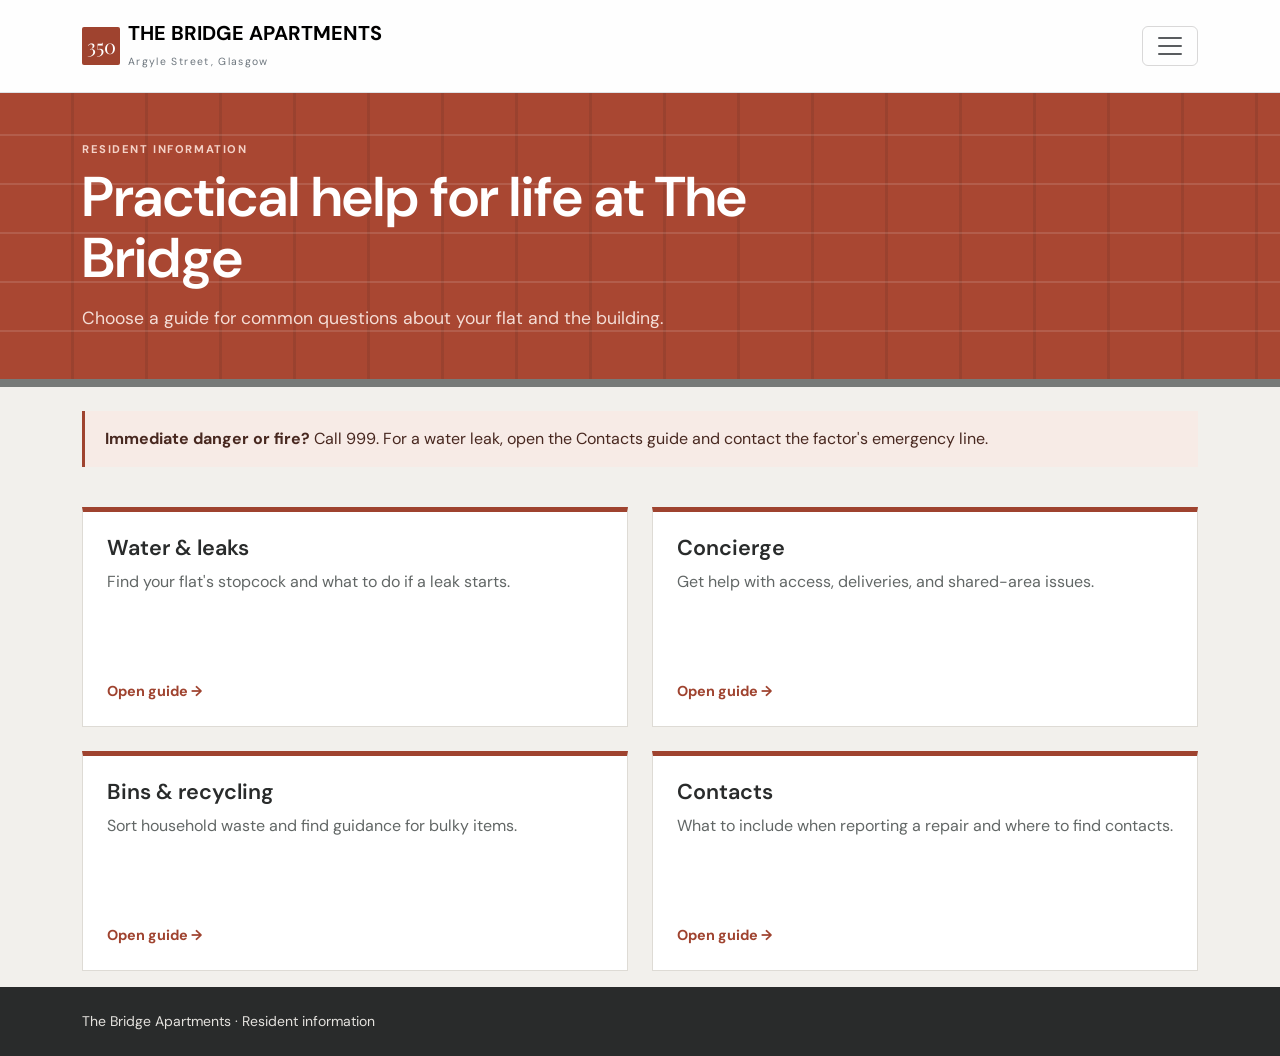
==== index.html @ 340ec2d3 "Syling to better match the building." ====
<!doctype html>
<html lang="en">
<head>
	<meta charset="utf-8">
	<meta name="viewport" content="width=device-width, initial-scale=1">
	<meta name="theme-color" content="#f2f0ec">
	<title>The Bridge Apartments | Resident Information</title>
	<link href="https://cdn.jsdelivr.net/npm/bootstrap@5.3.3/dist/css/bootstrap.min.css"
		rel="stylesheet">
	<link rel="preconnect" href="https://fonts.googleapis.com">
	<link rel="preconnect" href="https://fonts.gstatic.com" crossorigin>
	<link
		href="https://fonts.googleapis.com/css2?family=DM+Sans:wght@400;500;600;700&display=swap"
		rel="stylesheet">
	<link
		href="https://fonts.googleapis.com/css2?family=Playfair+Display:wght@500;600;700&display=swap"
		rel="stylesheet">
	<link href="styles.css" rel="stylesheet">
</head>
<body>
	<nav class="navbar sticky-top border-bottom">
		<div class="container py-2">
			<a class="navbar-brand d-flex align-items-center gap-2"
				href="index.html" aria-label="Practical help for life at The Bridge">
				<span class="brand-mark">350</span>
				<span class="lh-sm">
					<strong class="d-block">THE BRIDGE APARTMENTS</strong>
					<small class="brand-location text-secondary">
						Argyle Street, Glasgow
					</small>
				</span>
			</a>
			<button class="navbar-toggler" type="button" data-bs-toggle="collapse"
				data-bs-target="#mainNav" aria-controls="mainNav" aria-expanded="false"
				aria-label="Toggle navigation">
				<span class="navbar-toggler-icon"></span>
			</button>
			<div class="collapse navbar-collapse" id="mainNav">
				<ul class="navbar-nav ms-auto gap-lg-3">
					<li class="nav-item">
						<a class="nav-link active" href="index.html" aria-current="page">
							Home
						</a>
					</li>
					<li class="nav-item">
						<a class="nav-link" href="water.html">Water & leaks</a>
					</li>
					<li class="nav-item">
						<a class="nav-link" href="concierge.html">Concierge</a>
					</li>
					<li class="nav-item">
						<a class="nav-link" href="waste.html">Bins & recycling</a>
					</li>
					<li class="nav-item">
						<a class="nav-link" href="contacts.html">Contacts</a>
					</li>
				</ul>
			</div>
		</div>
	</nav>

	<main id="home">
		<header class="resident-header">
			<div class="container py-5">
				<p class="section-label mb-2">Resident information</p>
				<h1 class="page-title mb-3">Practical help for life at The Bridge</h1>
				<p class="page-intro mb-0">
					Choose a guide for common questions about your flat and the building.
				</p>
			</div>
		</header>

		<div class="container">
			<section class="urgent-note my-4" aria-label="Emergency guidance">
				<strong>Immediate danger or fire?</strong>
				Call 999. For a water leak, open the Contacts guide and contact the factor's
				emergency line.
			</section>

			<section class="topic-directory py-3" aria-label="Resident help topics">
				<div class="row g-3 g-lg-4">
					<div class="col-md-6">
						<a class="topic-panel" href="water.html"
							aria-label="Water & leaks">
							<h2>Water & leaks</h2>
							<p>
								Find your flat's stopcock and what to do if a leak starts.
							</p>
							<span class="topic-action">
								Open guide <span aria-hidden="true">→</span>
							</span>
						</a>
					</div>
					<div class="col-md-6">
						<a class="topic-panel" href="concierge.html"
							aria-label="Concierge">
							<h2>Concierge</h2>
							<p>
								Get help with access, deliveries, and shared-area issues.
							</p>
							<span class="topic-action">
								Open guide <span aria-hidden="true">→</span>
							</span>
						</a>
					</div>
					<div class="col-md-6">
						<a class="topic-panel" href="waste.html"
							aria-label="Bins & recycling">
							<h2>Bins & recycling</h2>
							<p>
								Sort household waste and find guidance for bulky items.
							</p>
							<span class="topic-action">
								Open guide <span aria-hidden="true">→</span>
							</span>
						</a>
					</div>
					<div class="col-md-6">
						<a class="topic-panel" href="contacts.html"
							aria-label="Contacts">
							<h2>Contacts</h2>
							<p>
								What to include when reporting a repair and where to find contacts.
							</p>
							<span class="topic-action">
								Open guide <span aria-hidden="true">→</span>
							</span>
						</a>
					</div>
				</div>
			</section>
		</div>
	</main>
	<footer class="site-footer py-4">
		<div class="container small">
			The Bridge Apartments · Resident information
		</div>
	</footer>
	<script
		src="https://cdn.jsdelivr.net/npm/bootstrap@5.3.3/dist/js/bootstrap.bundle.min.js">
	</script>
</body>
</html>
---- styles.css ----
:root {
	--ink: #292b2b;
	--muted: #626766;
	--brick: #9f432f;
	--cream: #f2f0ec;
	--line: #dedbd5;
}

body {
	background: var(--cream);
	color: var(--ink);
	font-family: 'DM Sans', sans-serif;
}

.serif {
	font-family: 'Playfair Display', serif;
}

.navbar {
	background: rgba(255, 255, 255, .92);
}

.brand-mark {
	width: 38px;
	height: 38px;
	border-radius: 2px;
	background: var(--brick);
	color: white;
	display: grid;
	place-items: center;
	font-family: 'Playfair Display', serif;
	font-size: 20px;
}

.brand-location {
	font-size: .65rem;
	letter-spacing: .13em;
}

.nav-link {
	color: #58645e;
	font-size: .9rem;
}

.nav-link:hover,
.nav-link.active {
	color: var(--brick);
}

.resident-header {
	background-color: #a94732;
	background-image: repeating-linear-gradient(0deg, transparent 0 47px, rgba(255, 255, 255, .12) 47px 49px), repeating-linear-gradient(90deg, transparent 0 71px, rgba(54, 31, 26, .13) 71px 74px);
	border-bottom: 8px solid #777a78;
	color: white;
}

.back-link {
	display: inline-block;
	color: var(--brick);
	font-weight: 600;
	text-decoration: none;
}

.back-link:hover,
.back-link:focus-visible {
	text-decoration: underline;
}

.page-title {
	max-width: 760px;
	color: white;
	font-size: clamp(2.2rem, 5vw, 3.5rem);
	font-weight: 600;
	line-height: 1.1;
}

.page-intro {
	max-width: 650px;
	color: #f4ddd6;
	font-size: 1.1rem;
}

.urgent-note {
	padding: 1rem 1.25rem;
	border-left: 3px solid var(--brick);
	background: #f7ebe6;
	color: #482820;
}

.section-label {
	color: #f4d2c8;
	text-transform: uppercase;
	letter-spacing: .14em;
	font-size: .7rem;
	font-weight: 700;
}

.resident-content {
	max-width: 880px;
	margin: 0 auto;
}

.topic-panel {
	display: flex;
	min-height: 220px;
	flex-direction: column;
	padding: 1.5rem;
	border: 1px solid var(--line);
	border-top: 5px solid var(--brick);
	background: white;
	color: var(--ink);
	text-decoration: none;
	transition: border-color .2s, transform .2s, box-shadow .2s;
}

.topic-panel:hover {
	transform: translateY(-2px);
	border-color: var(--brick);
	box-shadow: 0 10px 24px rgba(41, 43, 43, .08);
}

.topic-panel:focus-visible {
	outline: 3px solid var(--brick);
	outline-offset: 3px;
}

.topic-number {
	margin-bottom: 1.5rem;
	color: var(--brick);
	font-size: .75rem;
	font-weight: 700;
	text-transform: uppercase;
}

.topic-panel h2 {
	font-size: 1.35rem;
	font-weight: 600;
}

.topic-panel p {
	flex-grow: 1;
	color: var(--muted);
	line-height: 1.55;
}

.topic-action {
	color: var(--brick);
	font-size: .9rem;
	font-weight: 700;
}

.info-section {
	padding: 2.5rem 0;
	border-bottom: 1px solid var(--line);
}

.info-section h2 {
	margin-bottom: 1rem;
	font-size: 1.5rem;
	font-weight: 600;
}

.info-section p,
.practical-steps,
.practical-list {
	max-width: 760px;
	line-height: 1.65;
}

.practical-steps li,
.practical-list li {
	padding-left: .25rem;
	margin-bottom: .5rem;
}

.small-note {
	color: var(--muted);
	font-size: .9rem;
}

.contact-note {
	max-width: 760px;
	margin-top: 1.25rem;
	padding: 1rem 1.25rem;
	border-left: 3px solid var(--brick);
	background: white;
}

.contact-note strong {
	display: block;
	margin-bottom: .5rem;
}

.site-footer {
	background: #292b2b;
	color: #e4e2de;
}


@media (max-width: 575px) {
	.navbar-brand strong {
		font-size: .85rem;
	}

	.brand-location {
		font-size: .6rem;
	}

	.info-section {
		padding: 2rem 0;
	}
}
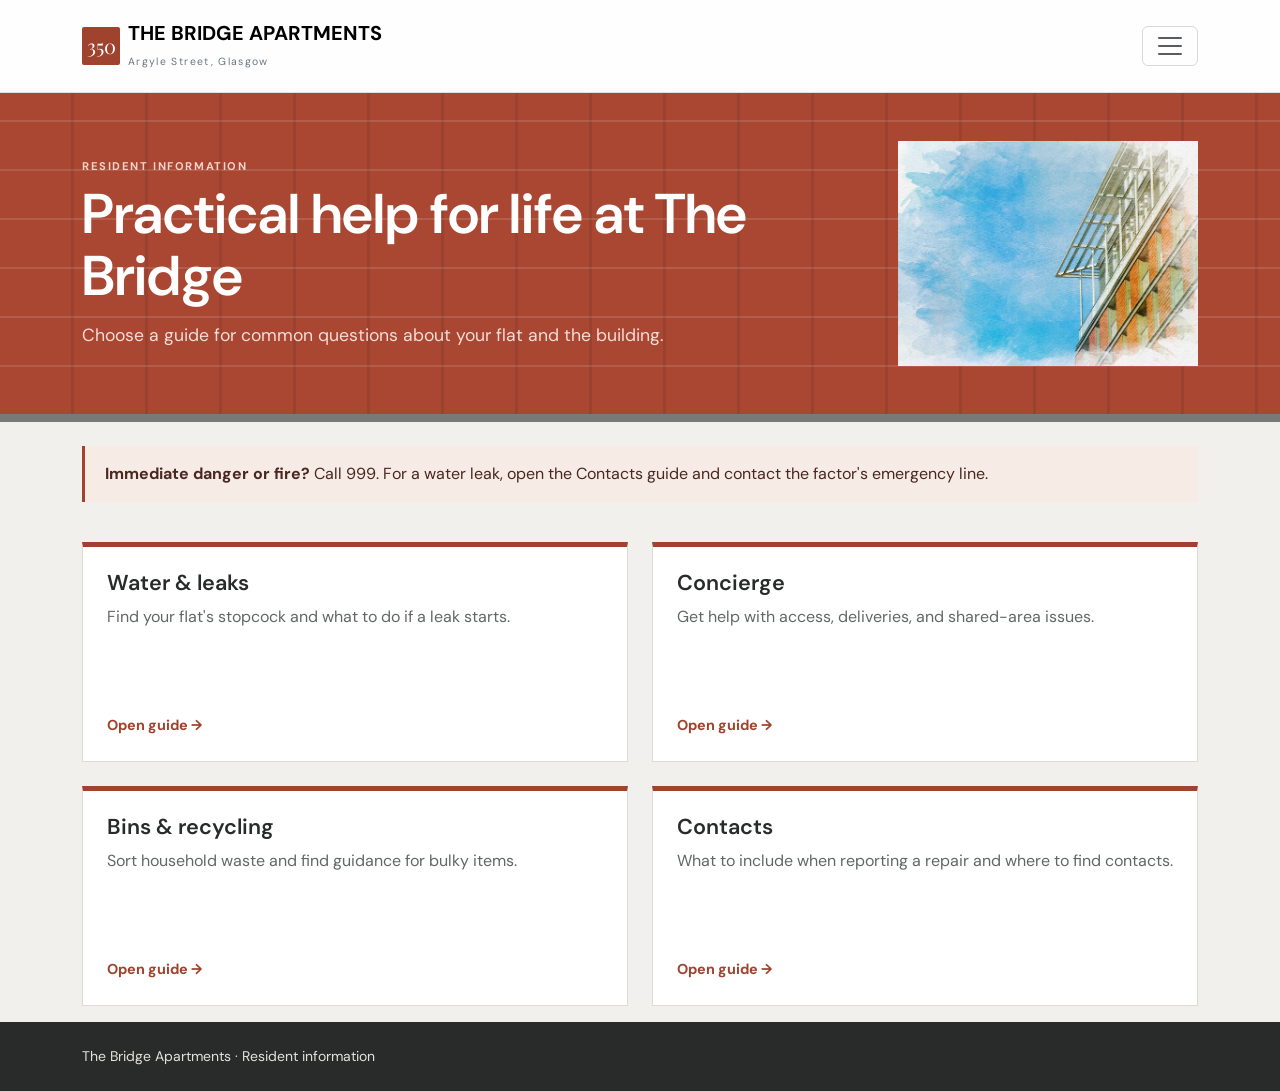
==== commit 84af6227: "Added image to hero." ====
--- a/index.html
+++ b/index.html
@@ -62,11 +62,19 @@
 	<main id="home">
 		<header class="resident-header">
 			<div class="container py-5">
-				<p class="section-label mb-2">Resident information</p>
-				<h1 class="page-title mb-3">Practical help for life at The Bridge</h1>
-				<p class="page-intro mb-0">
-					Choose a guide for common questions about your flat and the building.
-				</p>
+				<div class="resident-header-inner">
+					<div class="resident-copy">
+						<p class="section-label mb-2">Resident information</p>
+						<h1 class="page-title mb-3">Practical help for life at The Bridge</h1>
+						<p class="page-intro mb-0">
+							Choose a guide for common questions about your flat and the building.
+						</p>
+					</div>
+					<figure class="facade-sketch">
+						<img class="facade-watercolor" src="assets/watercolor.jpg"
+							alt="Watercolor illustration of The Bridge's red-tiled apartment facade in Glasgow.">
+					</figure>
+				</div>
 			</div>
 		</header>
 
--- a/styles.css
+++ b/styles.css
@@ -52,6 +52,29 @@
 	background-image: repeating-linear-gradient(0deg, transparent 0 47px, rgba(255, 255, 255, .12) 47px 49px), repeating-linear-gradient(90deg, transparent 0 71px, rgba(54, 31, 26, .13) 71px 74px);
 	border-bottom: 8px solid #777a78;
 	color: white;
+}
+
+.resident-header-inner {
+	display: flex;
+	align-items: center;
+	justify-content: space-between;
+	gap: 2rem;
+}
+
+.resident-copy {
+	flex: 1 1 auto;
+}
+
+.facade-sketch {
+	flex: 0 0 300px;
+	width: 300px;
+	margin: 0;
+}
+
+.facade-watercolor {
+	display: block;
+	width: 100%;
+	height: auto;
 }
 
 .back-link {
@@ -198,6 +221,20 @@
 
 
 @media (max-width: 575px) {
+	.resident-header-inner {
+		align-items: flex-start;
+		flex-direction: column;
+		gap: 1.5rem;
+	}
+
+	.facade-sketch {
+		align-self: flex-end;
+		flex-basis: auto;
+		width: min(70vw, 250px);
+		margin-top: -1rem;
+		margin-bottom: -.75rem;
+	}
+
 	.navbar-brand strong {
 		font-size: .85rem;
 	}
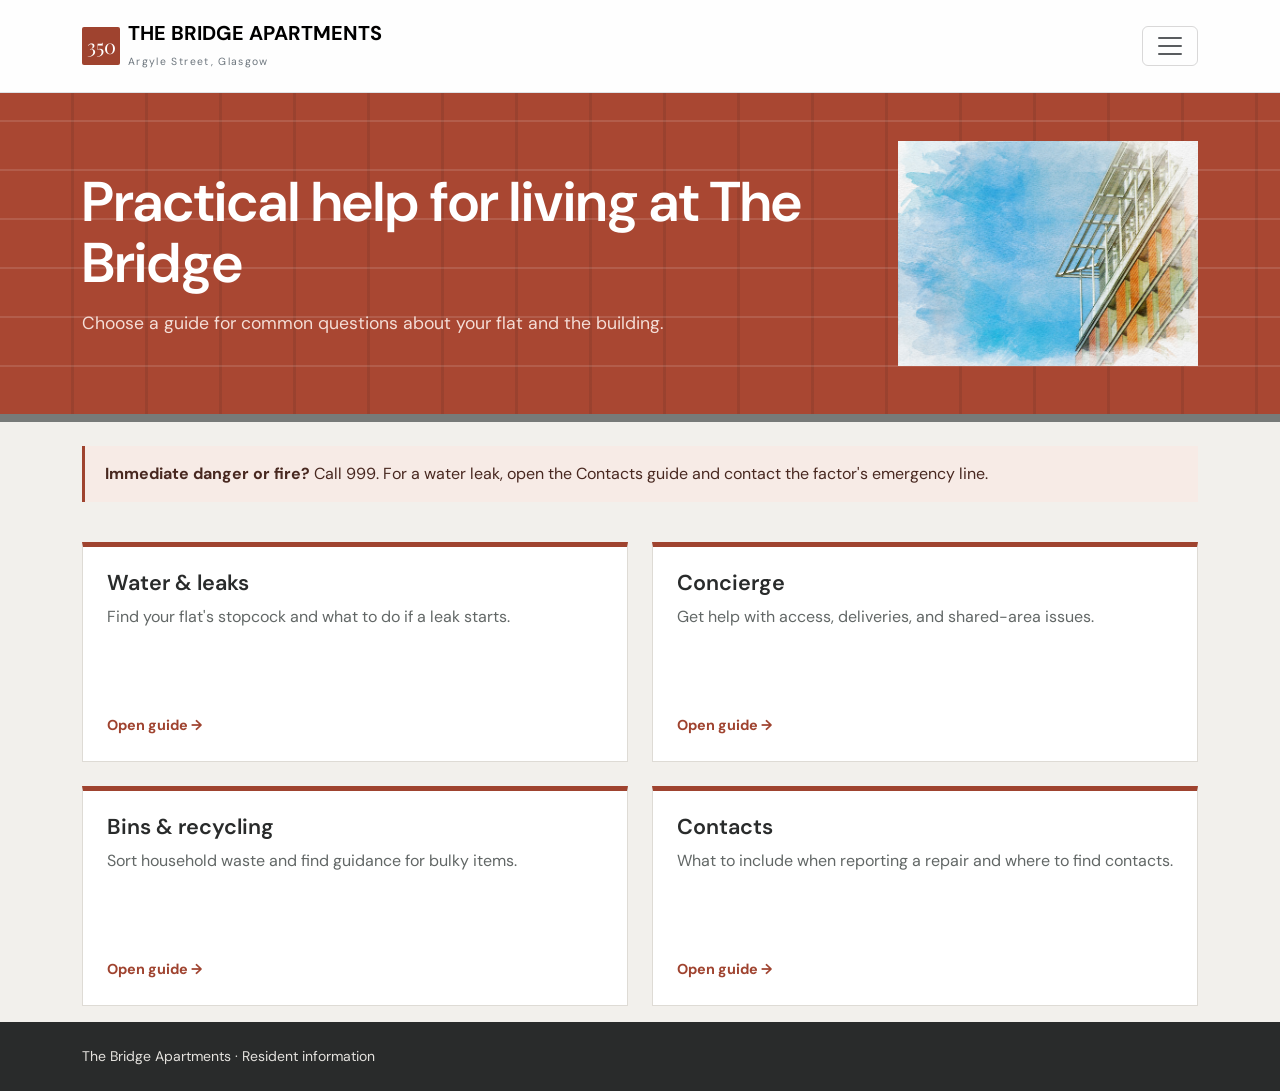
==== commit 2e02ba86: "Nav menu tidy up." ====
--- a/index.html
+++ b/index.html
@@ -21,7 +21,7 @@
 	<nav class="navbar sticky-top border-bottom">
 		<div class="container py-2">
 			<a class="navbar-brand d-flex align-items-center gap-2"
-				href="index.html" aria-label="Practical help for life at The Bridge">
+				href="index.html" aria-label="Practical help for living at The Bridge">
 				<span class="brand-mark">350</span>
 				<span class="lh-sm">
 					<strong class="d-block">THE BRIDGE APARTMENTS</strong>
@@ -37,11 +37,6 @@
 			</button>
 			<div class="collapse navbar-collapse" id="mainNav">
 				<ul class="navbar-nav ms-auto gap-lg-3">
-					<li class="nav-item">
-						<a class="nav-link active" href="index.html" aria-current="page">
-							Home
-						</a>
-					</li>
 					<li class="nav-item">
 						<a class="nav-link" href="water.html">Water & leaks</a>
 					</li>
@@ -64,8 +59,7 @@
 			<div class="container py-5">
 				<div class="resident-header-inner">
 					<div class="resident-copy">
-						<p class="section-label mb-2">Resident information</p>
-						<h1 class="page-title mb-3">Practical help for life at The Bridge</h1>
+						<h1 class="page-title mb-3">Practical help for living at The Bridge</h1>
 						<p class="page-intro mb-0">
 							Choose a guide for common questions about your flat and the building.
 						</p>
--- a/styles.css
+++ b/styles.css
@@ -18,6 +18,39 @@
 
 .navbar {
 	background: rgba(255, 255, 255, .92);
+}
+
+@media (min-width: 768px) {
+	.navbar > .container {
+		position: relative;
+	}
+
+	.navbar-collapse {
+		position: absolute;
+		top: calc(100% + .5rem);
+		right: .75rem;
+		z-index: 1050;
+		width: min(18rem, calc(100vw - 2rem));
+		padding: .5rem;
+		border: 1px solid var(--line);
+		border-radius: 3px;
+		background: white;
+		box-shadow: 0 12px 28px rgba(41, 43, 43, .16);
+	}
+
+	.navbar-collapse .navbar-nav {
+		gap: .25rem;
+	}
+
+	.navbar-collapse .nav-link {
+		padding: .7rem .85rem;
+		border-radius: 2px;
+	}
+
+	.navbar-collapse .nav-link:hover,
+	.navbar-collapse .nav-link.active {
+		background: #f7ebe6;
+	}
 }
 
 .brand-mark {
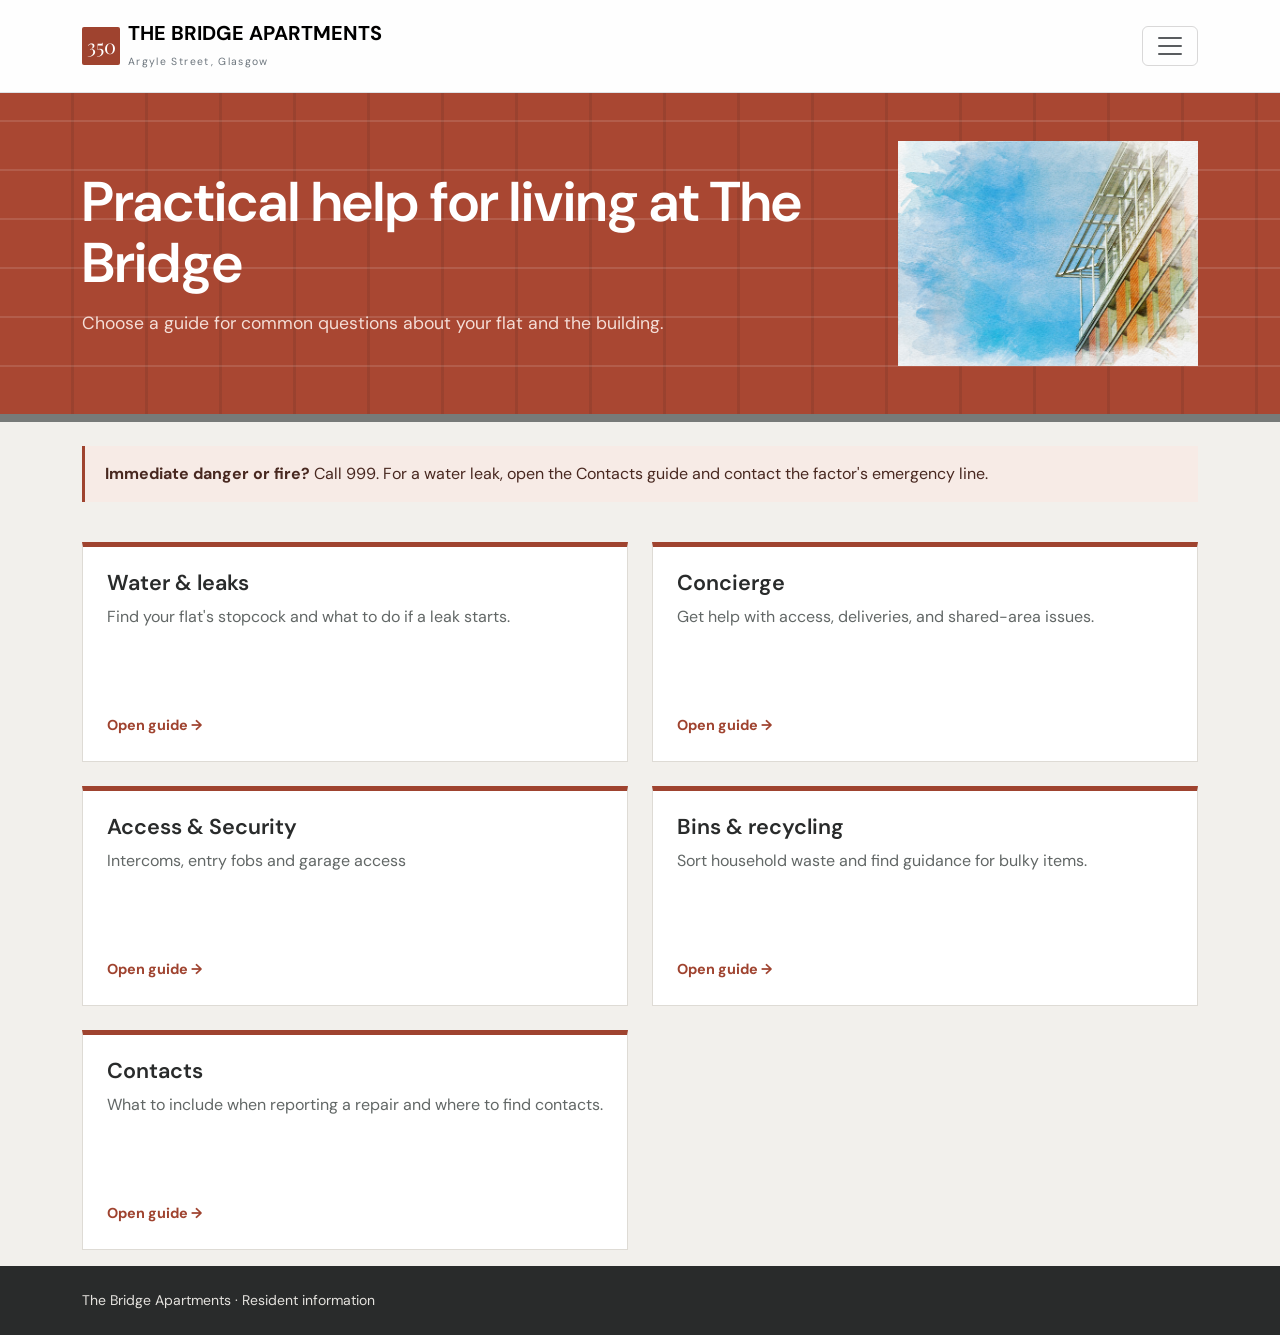
==== commit e82e33f9: "Added Access page. Minor styling tweaks." ====
--- a/index.html
+++ b/index.html
@@ -4,6 +4,7 @@
 	<meta charset="utf-8">
 	<meta name="viewport" content="width=device-width, initial-scale=1">
 	<meta name="theme-color" content="#f2f0ec">
+	<link rel="icon" type="image/svg+xml" href="assets/favicon.svg">
 	<title>The Bridge Apartments | Resident Information</title>
 	<link href="https://cdn.jsdelivr.net/npm/bootstrap@5.3.3/dist/css/bootstrap.min.css"
 		rel="stylesheet">
@@ -42,6 +43,9 @@
 					</li>
 					<li class="nav-item">
 						<a class="nav-link" href="concierge.html">Concierge</a>
+					</li>
+					<li class="nav-item">
+						<a class="nav-link" href="access.html">Access & Security</a>
 					</li>
 					<li class="nav-item">
 						<a class="nav-link" href="waste.html">Bins & recycling</a>
@@ -106,6 +110,16 @@
 						</a>
 					</div>
 					<div class="col-md-6">
+						<a class="topic-panel" href="access.html"
+							aria-label="Access & Security">
+							<h2>Access & Security</h2>
+							<p>Intercoms, entry fobs and garage access</p>
+							<span class="topic-action">
+								Open guide <span aria-hidden="true">→</span>
+							</span>
+						</a>
+					</div>
+					<div class="col-md-6">
 						<a class="topic-panel" href="waste.html"
 							aria-label="Bins & recycling">
 							<h2>Bins & recycling</h2>
--- a/styles.css
+++ b/styles.css
@@ -216,6 +216,13 @@
 	font-weight: 600;
 }
 
+.info-section h3 {
+	margin-top: 1.25rem;
+	margin-bottom: .5rem;
+	font-size: 1.15rem;
+	font-weight: 600;
+}
+
 .info-section p,
 .practical-steps,
 .practical-list {
@@ -232,6 +239,25 @@
 .small-note {
 	color: var(--muted);
 	font-size: .9rem;
+}
+
+.council-link,
+.contact-link {
+	display: inline-flex;
+	align-items: baseline;
+	gap: .25rem;
+	color: var(--brick);
+	font-weight: 700;
+	text-decoration-thickness: 1px;
+	text-underline-offset: .2em;
+}
+
+.council-link:hover,
+.council-link:focus-visible,
+.contact-link:hover,
+.contact-link:focus-visible {
+	color: #6f2c20;
+	text-decoration-thickness: 2px;
 }
 
 .contact-note {
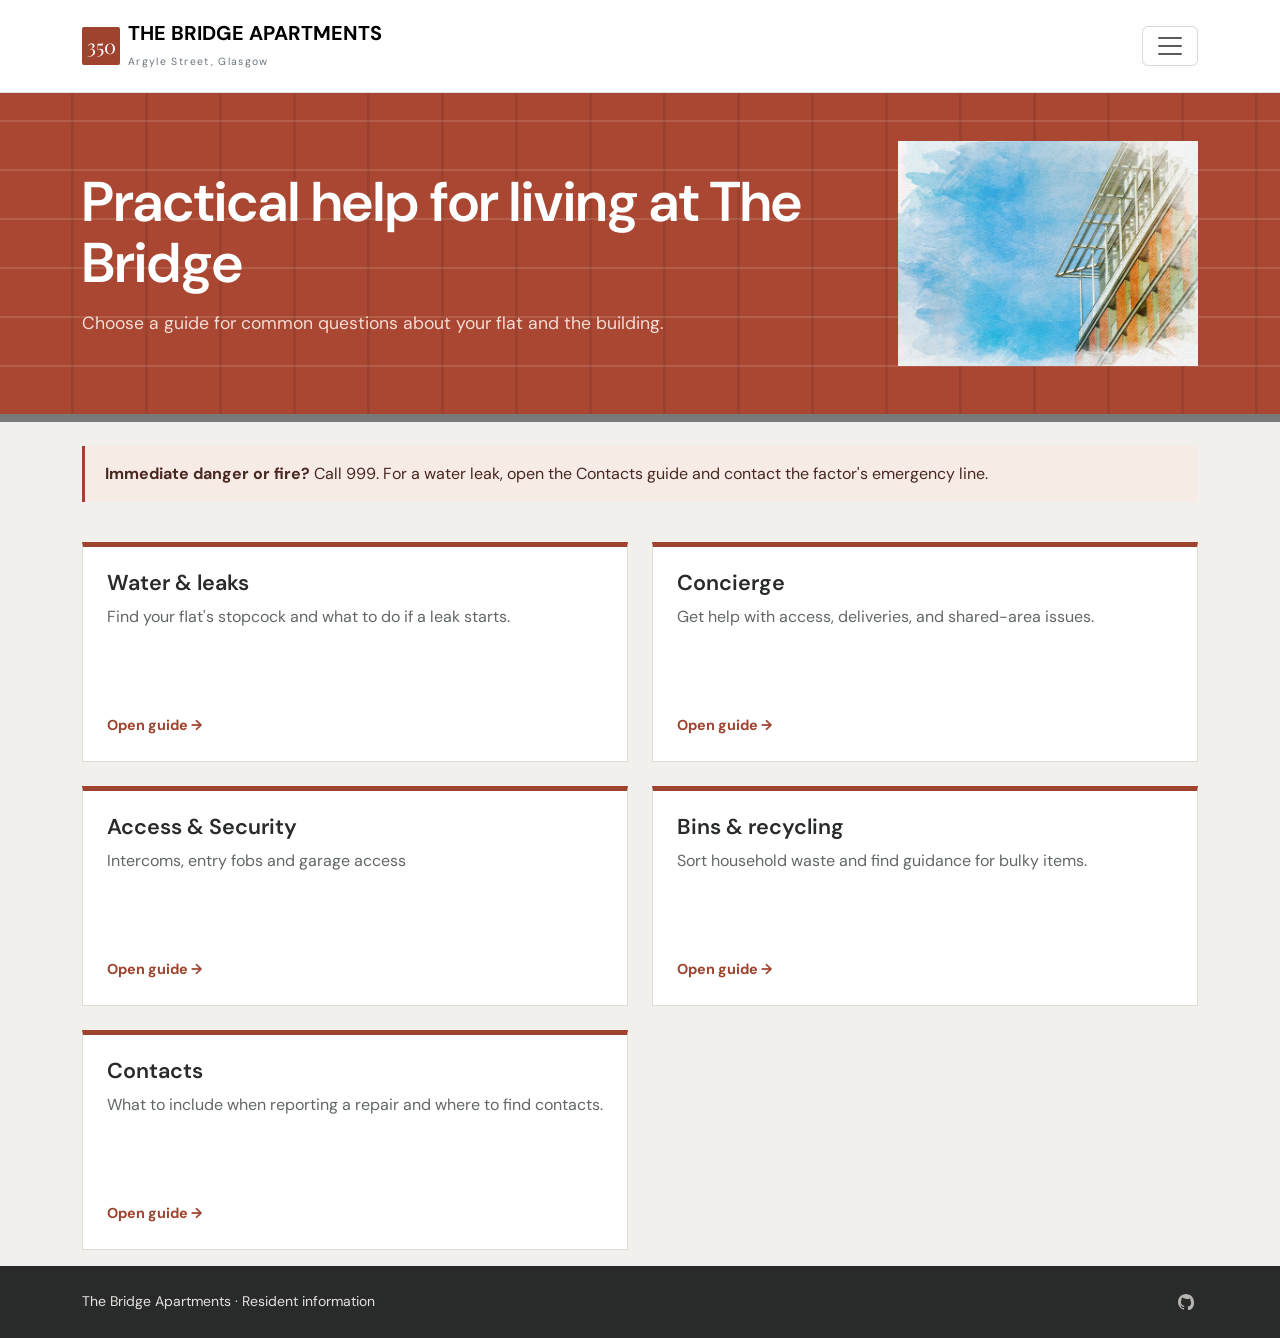
==== commit 087fea91: "Add Github badge." ====
--- a/index.html
+++ b/index.html
@@ -148,8 +148,13 @@
 		</div>
 	</main>
 	<footer class="site-footer py-4">
-		<div class="container small">
-			The Bridge Apartments · Resident information
+		<div class="container small d-flex justify-content-between align-items-center gap-3">
+			<span>The Bridge Apartments · Resident information</span>
+			<a class="github-badge" href="https://github.com/aahendry/bridge-info" target="_blank" rel="noopener noreferrer" aria-label="View project on GitHub">
+				<svg aria-hidden="true" viewBox="0 0 16 16" width="16" height="16" fill="currentColor">
+					<path d="M8 0C3.58 0 0 3.58 0 8c0 3.54 2.29 6.53 5.47 7.59.4.07.55-.17.55-.38v-1.33c-2.23.49-2.7-.95-2.7-.95-.36-.92-.89-1.17-.89-1.17-.73-.5.06-.49.06-.49.8.06 1.22.82 1.22.82.72 1.22 1.88.87 2.34.66.07-.52.28-.87.51-1.07-1.78-.2-3.64-.89-3.64-3.96 0-.87.31-1.59.82-2.15-.08-.2-.36-1.02.08-2.12 0 0 .67-.21 2.2.82A7.65 7.65 0 0 1 8 4.99c.68 0 1.36.09 2 .27 1.53-1.03 2.2-.82 2.2-.82.44 1.1.16 1.92.08 2.12.51.56.82 1.28.82 2.15 0 3.08-1.87 3.75-3.65 3.95.29.25.54.73.54 1.48v2.2c0 .21.15.46.55.38A8.01 8.01 0 0 0 16 8c0-4.42-3.58-8-8-8Z" />
+				</svg>
+			</a>
 		</div>
 	</footer>
 	<script
--- a/styles.css
+++ b/styles.css
@@ -278,6 +278,25 @@
 	color: #e4e2de;
 }
 
+.github-badge {
+	display: inline-flex;
+	align-items: center;
+	padding: .25rem;
+	color: inherit;
+	opacity: .75;
+	text-decoration: none;
+}
+
+.github-badge:hover,
+.github-badge:focus-visible {
+	opacity: 1;
+}
+
+.github-badge:focus-visible {
+	outline: 2px solid currentColor;
+	outline-offset: 2px;
+}
+
 
 @media (max-width: 575px) {
 	.resident-header-inner {
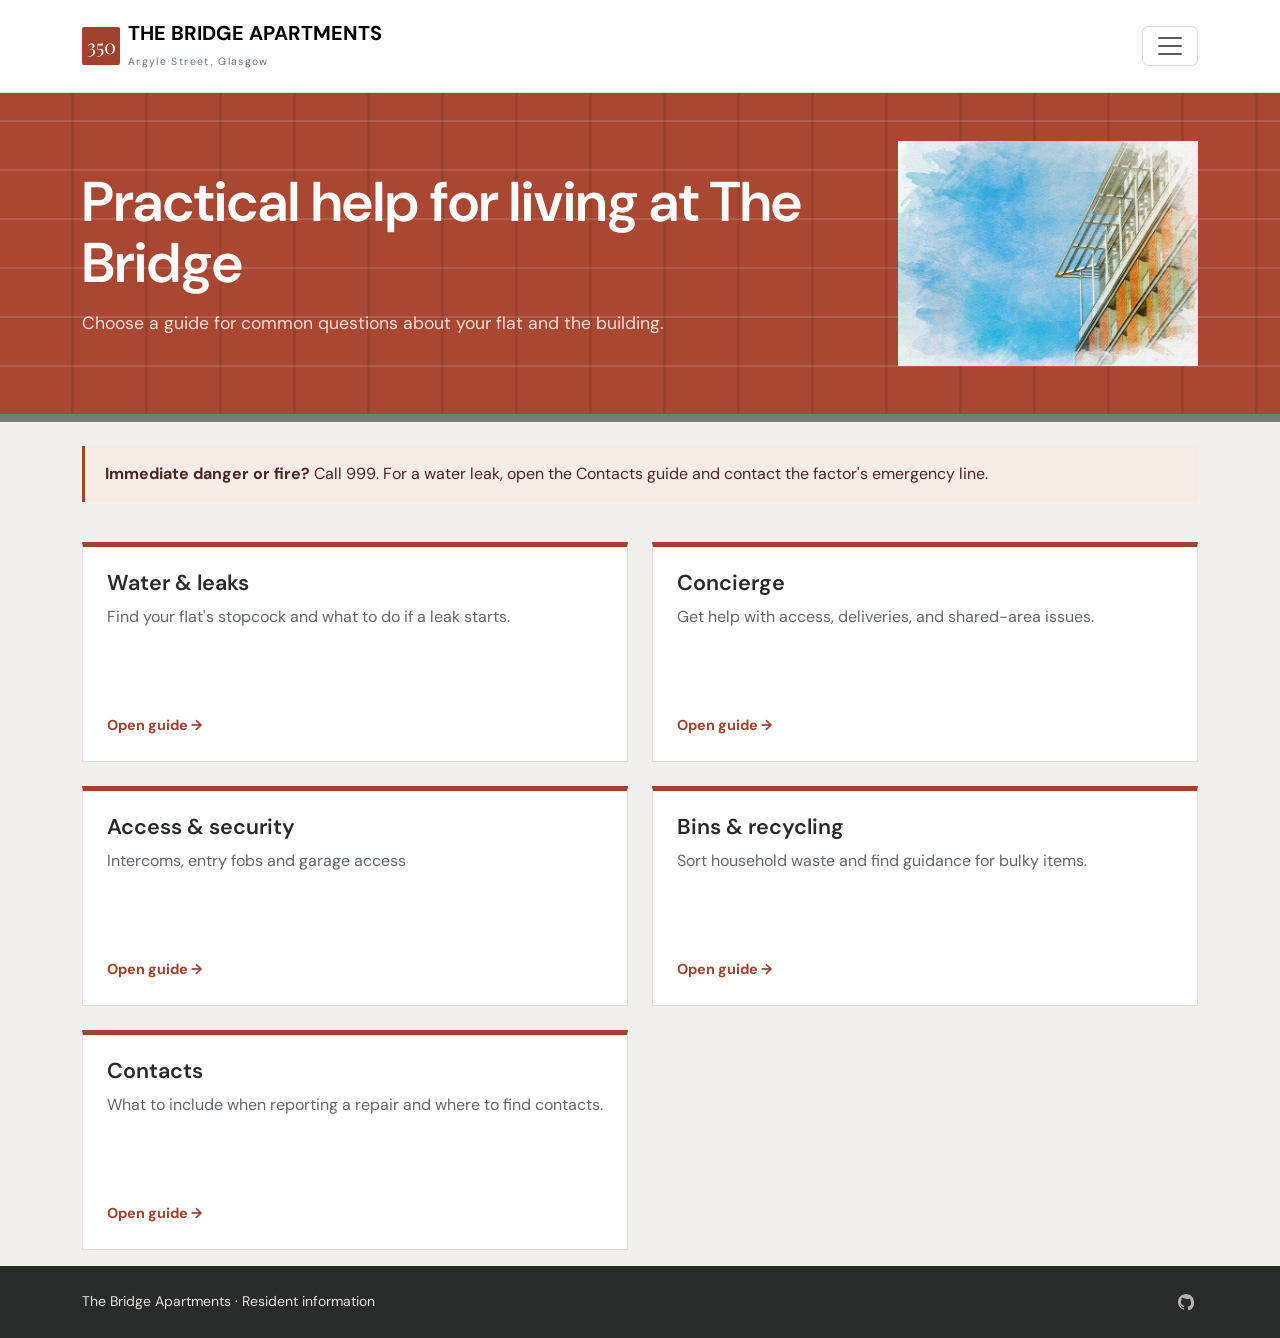
==== commit 5ad8b781: "Minor casing fix." ====
--- a/index.html
+++ b/index.html
@@ -45,7 +45,7 @@
 						<a class="nav-link" href="concierge.html">Concierge</a>
 					</li>
 					<li class="nav-item">
-						<a class="nav-link" href="access.html">Access & Security</a>
+						<a class="nav-link" href="access.html">Access & security</a>
 					</li>
 					<li class="nav-item">
 						<a class="nav-link" href="waste.html">Bins & recycling</a>
@@ -111,8 +111,8 @@
 					</div>
 					<div class="col-md-6">
 						<a class="topic-panel" href="access.html"
-							aria-label="Access & Security">
-							<h2>Access & Security</h2>
+							aria-label="Access & security">
+							<h2>Access & security</h2>
 							<p>Intercoms, entry fobs and garage access</p>
 							<span class="topic-action">
 								Open guide <span aria-hidden="true">→</span>
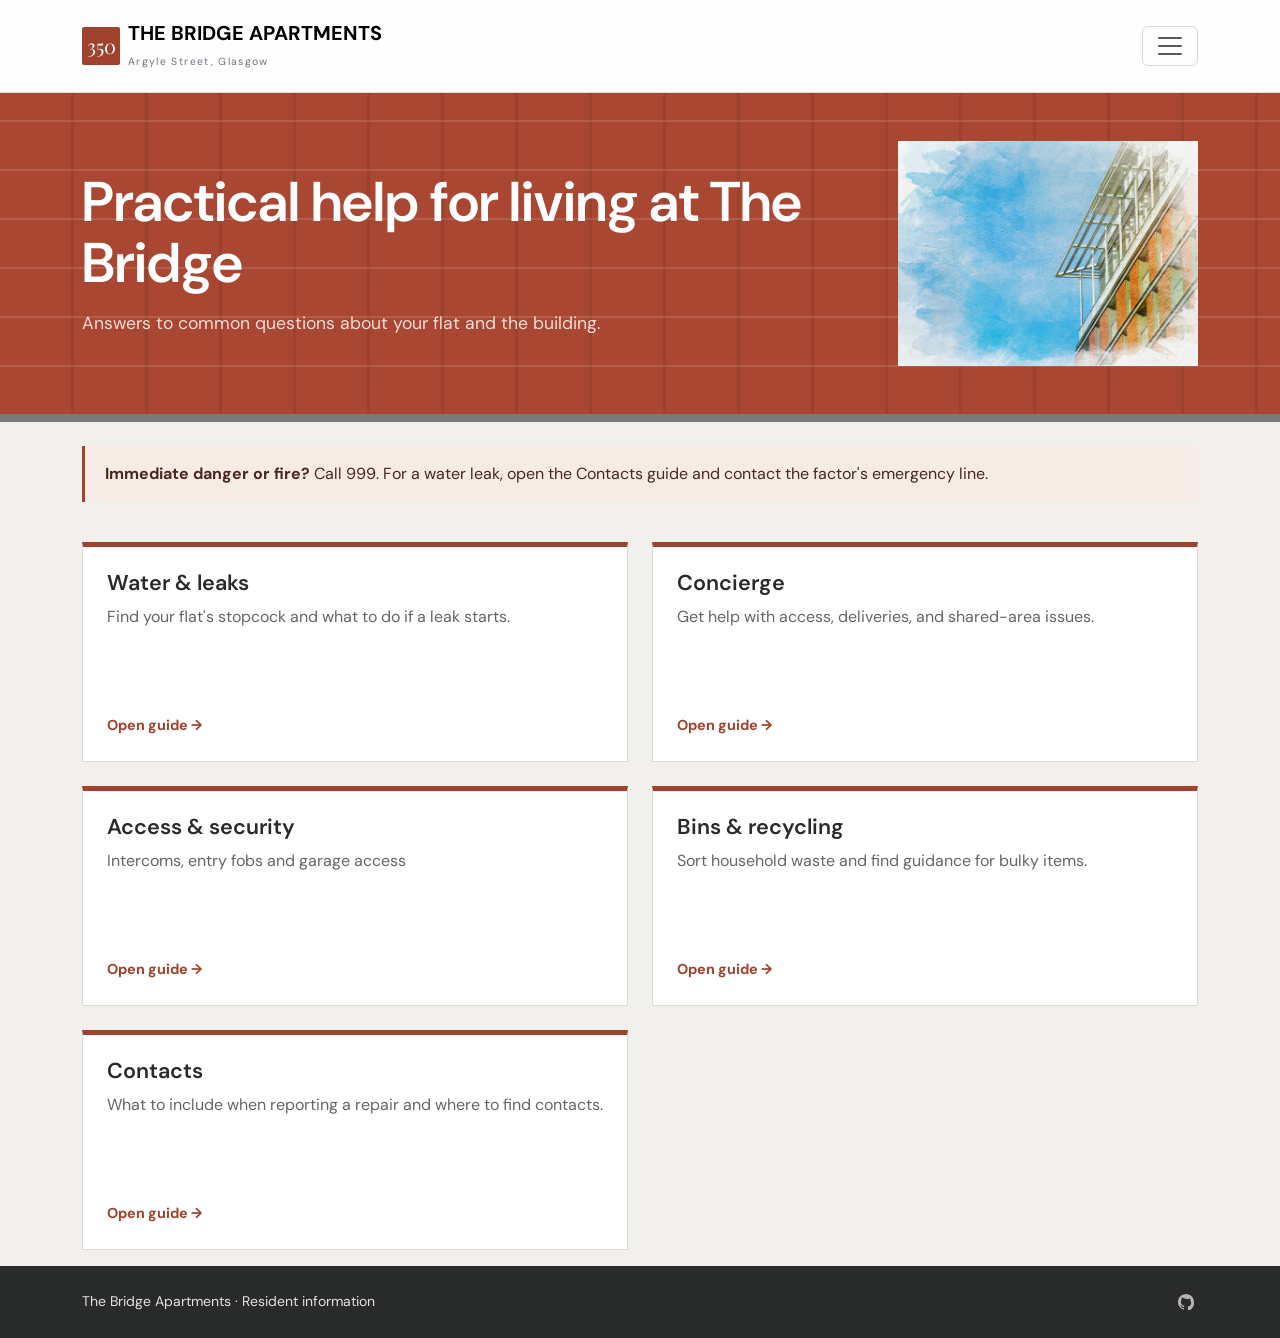
==== commit 5c5cb76d: "Update intro text for resident guide" ====
--- a/index.html
+++ b/index.html
@@ -65,7 +65,7 @@
 					<div class="resident-copy">
 						<h1 class="page-title mb-3">Practical help for living at The Bridge</h1>
 						<p class="page-intro mb-0">
-							Choose a guide for common questions about your flat and the building.
+							Answers to common questions about your flat and the building.
 						</p>
 					</div>
 					<figure class="facade-sketch">
